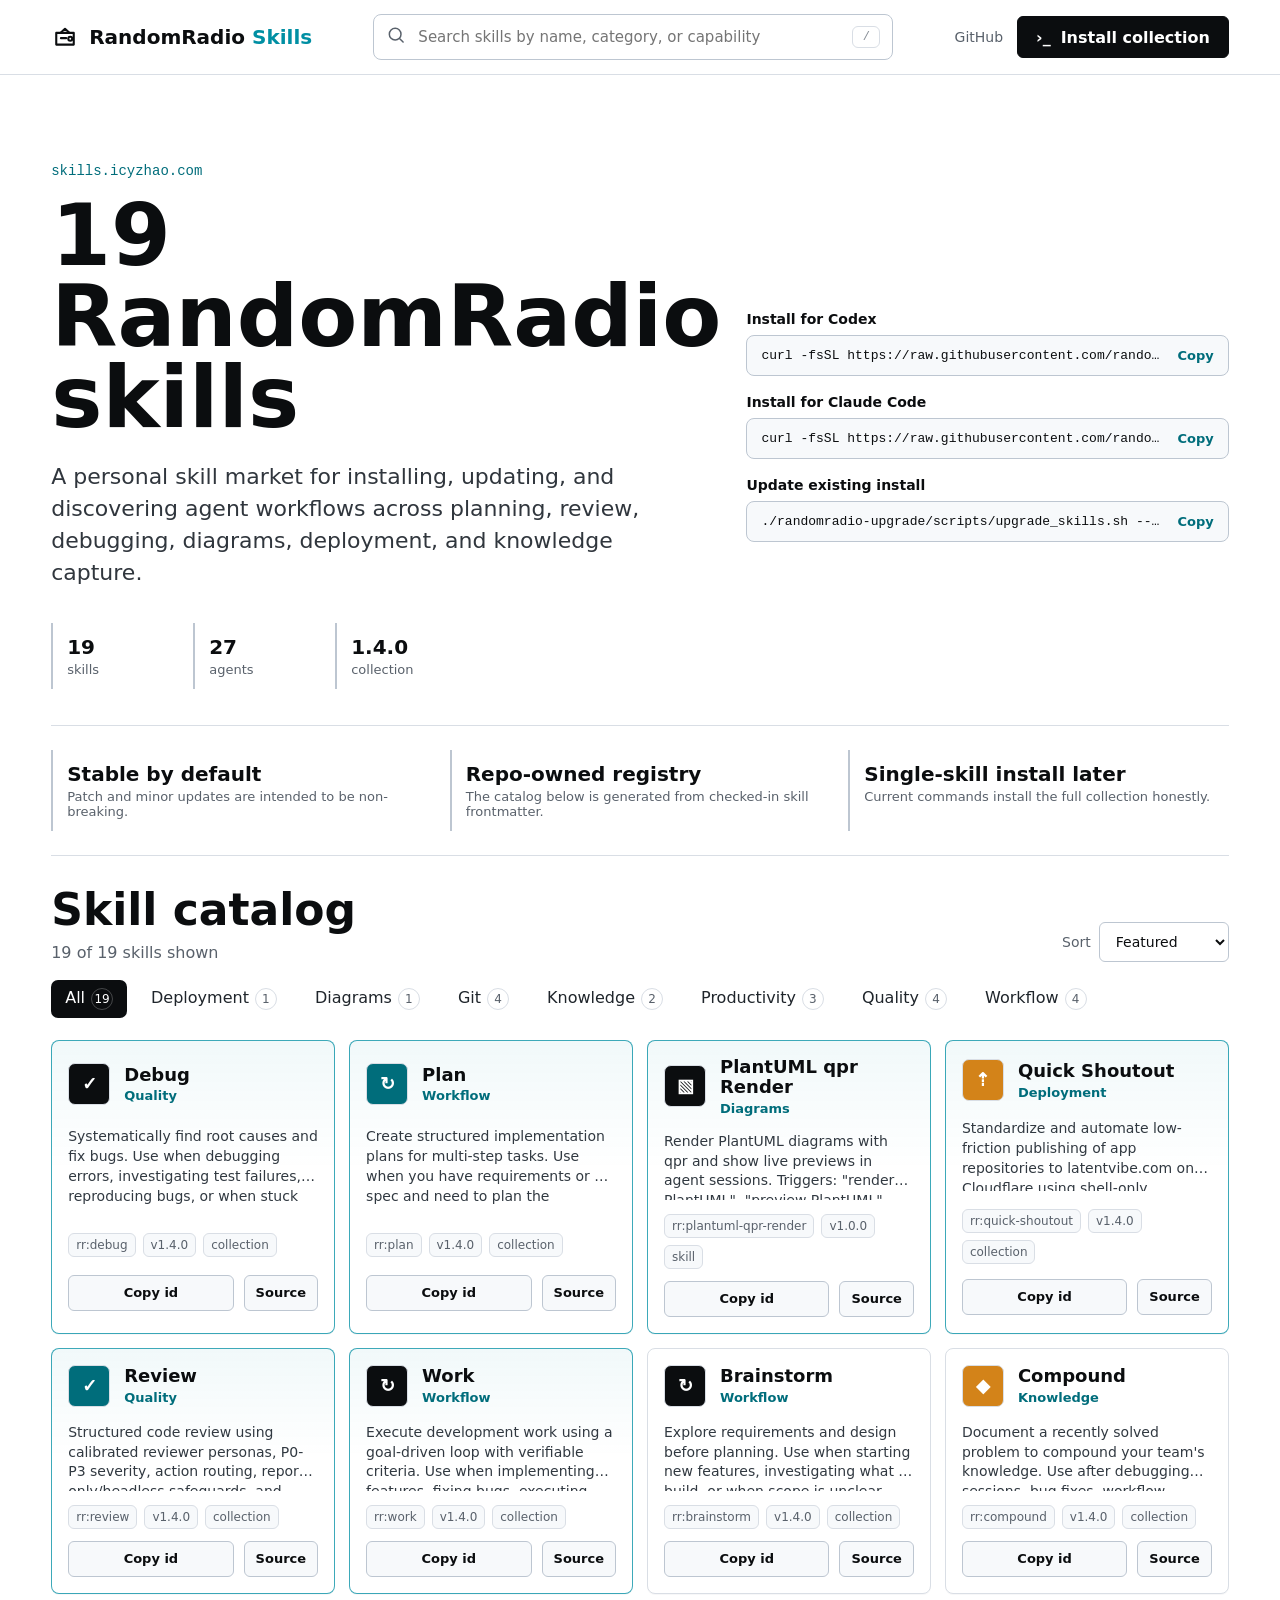
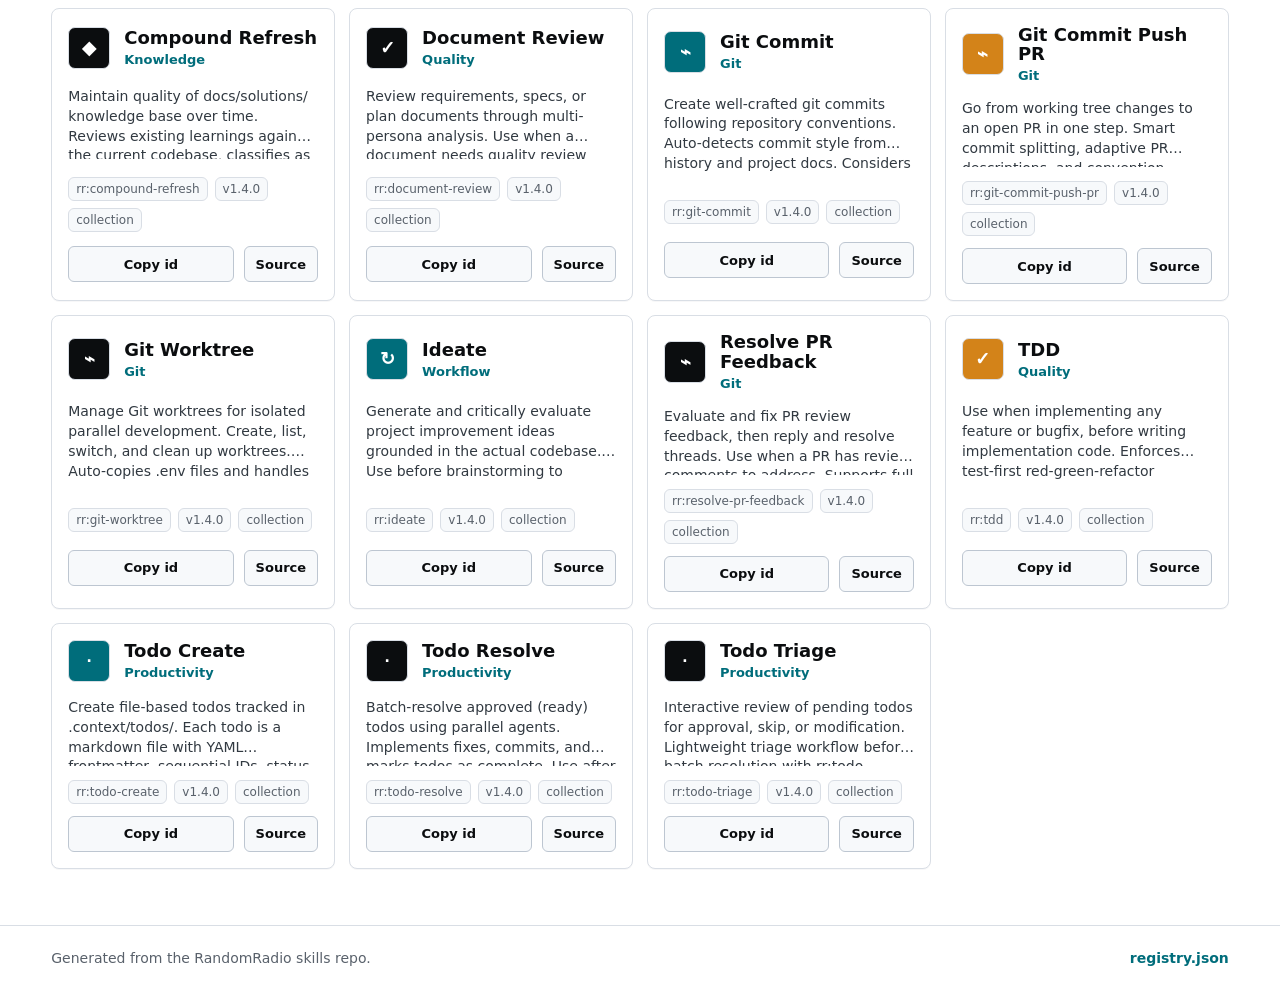
==== site/index.html @ 966e9b91 "feat: add skills market page Add a static skills.icyzhao.com catalog backed by a generated registry," ====
<!doctype html>
<html lang="en">
  <head>
    <meta charset="utf-8" />
    <meta name="viewport" content="width=device-width, initial-scale=1" />
    <title>RandomRadio Skills Market</title>
    <meta
      name="description"
      content="A searchable market page for the RandomRadio agent skills collection."
    />
    <link rel="icon" href="./favicon.svg" type="image/svg+xml" />
    <link rel="stylesheet" href="./styles.css" />
  </head>
  <body>
    <header class="topbar">
      <a class="brand" href="/" aria-label="RandomRadio Skills home">
        <span class="brand-mark" aria-hidden="true">
          <svg viewBox="0 0 24 24" role="img">
            <path d="M4.5 8.5h15v10h-15z" />
            <path d="M8 8.5 12 5l4 3.5" />
            <path d="M8.5 13h4.5" />
            <circle cx="16.5" cy="13.5" r="1.7" />
          </svg>
        </span>
        <span>RandomRadio <strong>Skills</strong></span>
      </a>

      <label class="search-shell" for="skill-search">
        <span aria-hidden="true">
          <svg viewBox="0 0 24 24">
            <circle cx="11" cy="11" r="7" />
            <path d="m16.5 16.5 4 4" />
          </svg>
        </span>
        <input
          id="skill-search"
          type="search"
          placeholder="Search skills by name, category, or capability"
          autocomplete="off"
        />
        <kbd>/</kbd>
      </label>

      <nav class="top-actions" aria-label="Primary">
        <a class="ghost-link" href="https://github.com/randomradio/skills">GitHub</a>
        <button
          class="button button-dark"
          type="button"
          data-copy="installAll"
          aria-label="Copy full collection install command"
        >
          <span aria-hidden="true">›_</span>
          <span data-copy-label>Install collection</span>
        </button>
      </nav>
    </header>

    <main>
      <section class="hero" aria-labelledby="hero-title">
        <div class="hero-copy">
          <p class="domain">skills.icyzhao.com</p>
          <h1 id="hero-title"><span id="skill-count">19</span> RandomRadio skills</h1>
          <p class="lede">
            A personal skill market for installing, updating, and discovering agent workflows
            across planning, review, debugging, diagrams, deployment, and knowledge capture.
          </p>
          <div class="hero-stats" aria-label="Collection stats">
            <div>
              <strong id="stat-skills">19</strong>
              <span>skills</span>
            </div>
            <div>
              <strong id="stat-agents">27</strong>
              <span>agents</span>
            </div>
            <div>
              <strong id="stat-version">1.4.0</strong>
              <span>collection</span>
            </div>
          </div>
        </div>

        <aside class="command-panel" aria-label="Install commands">
          <div class="command-group">
            <div class="command-label">Install for Codex</div>
            <button
              class="command"
              type="button"
              data-copy="installCodex"
              aria-label="Copy Codex install command"
            >
              <code id="cmd-install-codex">Loading...</code>
              <span data-copy-label>Copy</span>
            </button>
          </div>
          <div class="command-group">
            <div class="command-label">Install for Claude Code</div>
            <button
              class="command"
              type="button"
              data-copy="installClaude"
              aria-label="Copy Claude Code install command"
            >
              <code id="cmd-install-claude">Loading...</code>
              <span data-copy-label>Copy</span>
            </button>
          </div>
          <div class="command-group">
            <div class="command-label">Update existing install</div>
            <button
              class="command"
              type="button"
              data-copy="update"
              aria-label="Copy update command"
            >
              <code id="cmd-update">Loading...</code>
              <span data-copy-label>Copy</span>
            </button>
          </div>
        </aside>
      </section>

      <section class="release-rail" aria-label="Update policy">
        <div>
          <strong>Stable by default</strong>
          <span>Patch and minor updates are intended to be non-breaking.</span>
        </div>
        <div>
          <strong>Repo-owned registry</strong>
          <span>The catalog below is generated from checked-in skill frontmatter.</span>
        </div>
        <div>
          <strong>Single-skill install later</strong>
          <span>Current commands install the full collection honestly.</span>
        </div>
      </section>

      <section class="catalog" aria-labelledby="catalog-title">
        <div class="catalog-heading">
          <div>
            <h2 id="catalog-title">Skill catalog</h2>
            <p id="catalog-summary">Loading current skills...</p>
          </div>
          <label class="sort-control">
            <span>Sort</span>
            <select id="sort-select">
              <option value="featured">Featured</option>
              <option value="name">Name</option>
              <option value="category">Category</option>
            </select>
          </label>
        </div>

        <div class="filters" id="filters" aria-label="Skill categories"></div>
        <div class="grid" id="skill-grid"></div>
        <p class="empty-state" id="empty-state" hidden>
          No skills match that search. Clear the filter and try a capability like
          <button type="button" data-search="review">review</button> or
          <button type="button" data-search="diagram">diagram</button>.
        </p>
      </section>
    </main>

    <footer class="footer">
      <span>Generated from the RandomRadio skills repo.</span>
      <a href="./registry.json">registry.json</a>
    </footer>

    <template id="skill-card-template">
      <article class="skill-card">
        <div class="card-head">
          <div class="skill-icon" aria-hidden="true"></div>
          <div>
            <h3></h3>
            <p class="skill-category"></p>
          </div>
        </div>
        <p class="skill-description"></p>
        <div class="meta-line"></div>
        <div class="card-actions">
          <button class="copy-id" type="button">Copy id</button>
          <a class="source-link">Source</a>
        </div>
      </article>
    </template>

    <script src="./app.js" type="module"></script>
  </body>
</html>
---- site/styles.css ----
:root {
  color-scheme: light;
  --bg: #ffffff;
  --ink: #0b0d0f;
  --muted: #59616b;
  --quiet: #858c95;
  --line: #d9dee5;
  --line-strong: #bdc6d1;
  --surface: #f7f9fb;
  --surface-strong: #eef3f6;
  --teal: #008fa3;
  --teal-dark: #006d7b;
  --amber: #d38319;
  --sage: #5f7f71;
  --shadow: 0 16px 44px rgba(15, 23, 42, 0.08);
  --mono: "SFMono-Regular", "SF Mono", Consolas, "Liberation Mono", monospace;
  --sans: ui-sans-serif, system-ui, -apple-system, BlinkMacSystemFont, "Segoe UI", sans-serif;
}

* {
  box-sizing: border-box;
}

html {
  scroll-behavior: smooth;
}

body {
  margin: 0;
  background: var(--bg);
  color: var(--ink);
  font-family: var(--sans);
  letter-spacing: 0;
}

a {
  color: inherit;
}

button,
input,
select {
  font: inherit;
}

button {
  cursor: pointer;
}

button:focus-visible,
a:focus-visible,
input:focus-visible,
select:focus-visible {
  outline: 3px solid rgba(0, 143, 163, 0.25);
  outline-offset: 2px;
}

.topbar {
  position: sticky;
  top: 0;
  z-index: 10;
  display: grid;
  grid-template-columns: auto minmax(260px, 520px) auto;
  gap: 24px;
  align-items: center;
  min-height: 72px;
  padding: 14px clamp(20px, 4vw, 56px);
  border-bottom: 1px solid var(--line);
  background: rgba(255, 255, 255, 0.92);
  backdrop-filter: blur(16px);
}

.brand {
  display: inline-flex;
  align-items: center;
  gap: 10px;
  text-decoration: none;
  font-size: 20px;
  font-weight: 760;
  white-space: nowrap;
}

.brand strong {
  color: var(--teal);
}

.brand-mark {
  display: grid;
  width: 28px;
  height: 28px;
  place-items: center;
}

.brand-mark svg,
.search-shell svg {
  width: 100%;
  height: 100%;
  fill: none;
  stroke: currentColor;
  stroke-linecap: round;
  stroke-linejoin: round;
  stroke-width: 1.8;
}

.search-shell {
  display: grid;
  grid-template-columns: 20px 1fr auto;
  gap: 10px;
  align-items: center;
  min-width: 0;
  padding: 10px 12px;
  border: 1px solid var(--line-strong);
  border-radius: 8px;
  background: var(--bg);
  color: var(--muted);
}

.search-shell input {
  width: 100%;
  border: 0;
  outline: 0;
  background: transparent;
  color: var(--ink);
  font-size: 15px;
}

.search-shell kbd {
  min-width: 28px;
  padding: 3px 8px;
  border: 1px solid var(--line);
  border-radius: 6px;
  color: var(--quiet);
  font-family: var(--mono);
  font-size: 12px;
  text-align: center;
}

.top-actions {
  display: inline-flex;
  align-items: center;
  justify-content: flex-end;
  gap: 14px;
}

.ghost-link {
  color: var(--muted);
  font-size: 14px;
  text-decoration: none;
}

.ghost-link:hover {
  color: var(--ink);
}

.button {
  display: inline-flex;
  align-items: center;
  gap: 10px;
  min-height: 42px;
  padding: 0 18px;
  border: 1px solid var(--ink);
  border-radius: 6px;
  background: var(--bg);
  color: var(--ink);
  font-weight: 720;
}

.button-dark {
  background: var(--ink);
  color: #ffffff;
}

main {
  max-width: 1480px;
  margin: 0 auto;
  padding: 0 clamp(20px, 4vw, 56px) 56px;
}

.hero {
  display: grid;
  grid-template-columns: minmax(0, 1fr) minmax(340px, 0.78fr);
  gap: clamp(32px, 6vw, 88px);
  align-items: center;
  padding: clamp(44px, 7vw, 88px) 0 36px;
  border-bottom: 1px solid var(--line);
}

.domain {
  margin: 0 0 16px;
  color: var(--teal-dark);
  font-family: var(--mono);
  font-size: 14px;
}

h1 {
  max-width: 760px;
  margin: 0;
  font-size: clamp(48px, 7vw, 86px);
  line-height: 0.94;
  letter-spacing: 0;
}

.lede {
  max-width: 660px;
  margin: 24px 0 0;
  color: #30363d;
  font-size: clamp(18px, 2vw, 22px);
  line-height: 1.45;
}

.hero-stats {
  display: flex;
  flex-wrap: wrap;
  gap: 12px;
  margin-top: 34px;
}

.hero-stats div,
.release-rail div {
  min-width: 130px;
  padding: 12px 14px;
  border-left: 2px solid var(--line-strong);
}

.hero-stats strong,
.release-rail strong {
  display: block;
  font-size: 20px;
}

.hero-stats span,
.release-rail span {
  display: block;
  margin-top: 3px;
  color: var(--muted);
  font-size: 13px;
}

.command-panel {
  display: grid;
  gap: 18px;
}

.command-label {
  margin-bottom: 8px;
  font-size: 14px;
  font-weight: 760;
}

.command {
  display: grid;
  grid-template-columns: minmax(0, 1fr) auto;
  gap: 12px;
  width: 100%;
  padding: 12px 14px;
  border: 1px solid var(--line-strong);
  border-radius: 8px;
  background: var(--surface);
  color: var(--ink);
  text-align: left;
}

.command code {
  overflow: hidden;
  font-family: var(--mono);
  font-size: 13px;
  text-overflow: ellipsis;
  white-space: nowrap;
}

.command span {
  color: var(--teal-dark);
  font-size: 13px;
  font-weight: 720;
}

.release-rail {
  display: grid;
  grid-template-columns: repeat(3, minmax(0, 1fr));
  gap: 18px;
  padding: 24px 0;
  border-bottom: 1px solid var(--line);
}

.catalog {
  padding-top: 28px;
}

.catalog-heading {
  display: flex;
  gap: 18px;
  align-items: end;
  justify-content: space-between;
  margin-bottom: 18px;
}

h2 {
  margin: 0;
  font-size: clamp(28px, 4vw, 44px);
}

.catalog-heading p {
  margin: 8px 0 0;
  color: var(--muted);
}

.sort-control {
  display: inline-flex;
  gap: 8px;
  align-items: center;
  color: var(--muted);
  font-size: 14px;
}

.sort-control select {
  min-height: 40px;
  padding: 0 32px 0 12px;
  border: 1px solid var(--line-strong);
  border-radius: 6px;
  background: var(--bg);
  color: var(--ink);
}

.filters {
  display: flex;
  flex-wrap: wrap;
  gap: 10px;
  margin-bottom: 22px;
}

.filter-button {
  min-height: 38px;
  padding: 0 13px;
  border: 1px solid transparent;
  border-radius: 7px;
  background: transparent;
  color: #1f252b;
}

.filter-button span {
  display: inline-grid;
  min-width: 22px;
  height: 22px;
  margin-left: 6px;
  place-items: center;
  border: 1px solid var(--line);
  border-radius: 999px;
  color: var(--muted);
  font-size: 12px;
}

.filter-button.is-active {
  background: var(--ink);
  color: #ffffff;
}

.filter-button.is-active span {
  border-color: rgba(255, 255, 255, 0.24);
  color: #ffffff;
}

.grid {
  display: grid;
  grid-template-columns: repeat(4, minmax(0, 1fr));
  gap: 14px;
}

.skill-card {
  display: grid;
  min-height: 242px;
  padding: 16px;
  border: 1px solid var(--line);
  border-radius: 8px;
  background: var(--bg);
  box-shadow: 0 1px 0 rgba(15, 23, 42, 0.03);
  transition: border-color 160ms ease, box-shadow 160ms ease, transform 160ms ease;
}

.skill-card:hover {
  border-color: var(--line-strong);
  box-shadow: var(--shadow);
  transform: translateY(-2px);
}

.skill-card.is-featured {
  border-color: rgba(0, 143, 163, 0.76);
  background:
    linear-gradient(180deg, rgba(0, 143, 163, 0.055), transparent 44%),
    var(--bg);
}

.card-head {
  display: grid;
  grid-template-columns: 44px minmax(0, 1fr);
  gap: 12px;
  align-items: center;
}

.skill-icon {
  display: grid;
  width: 42px;
  height: 42px;
  place-items: center;
  border: 1px solid var(--line);
  border-radius: 7px;
  background: var(--ink);
  color: #ffffff;
  font-family: var(--mono);
  font-size: 18px;
  font-weight: 760;
}

.skill-card:nth-child(3n + 2) .skill-icon {
  background: var(--teal-dark);
}

.skill-card:nth-child(4n) .skill-icon {
  background: var(--amber);
}

.skill-card h3 {
  margin: 0;
  overflow-wrap: anywhere;
  font-size: 18px;
  line-height: 1.1;
}

.skill-category {
  margin: 4px 0 0;
  color: var(--teal-dark);
  font-size: 13px;
  font-weight: 720;
}

.skill-description {
  display: -webkit-box;
  min-height: 68px;
  margin: 16px 0 14px;
  overflow: hidden;
  color: #313941;
  font-size: 14px;
  line-height: 1.42;
  -webkit-box-orient: vertical;
  -webkit-line-clamp: 3;
}

.meta-line {
  display: flex;
  flex-wrap: wrap;
  gap: 7px;
  align-self: end;
  margin-bottom: 12px;
  color: var(--muted);
  font-size: 12px;
}

.meta-line span {
  padding: 4px 7px;
  border: 1px solid var(--line);
  border-radius: 6px;
  background: var(--surface);
}

.card-actions {
  display: grid;
  grid-template-columns: 1fr auto;
  gap: 10px;
  align-items: center;
}

.copy-id,
.source-link {
  min-height: 36px;
  padding: 0 11px;
  border: 1px solid var(--line-strong);
  border-radius: 6px;
  background: var(--surface);
  color: var(--ink);
  font-size: 13px;
  font-weight: 680;
  text-decoration: none;
}

.source-link {
  display: inline-flex;
  align-items: center;
}

.empty-state {
  max-width: 520px;
  padding: 24px;
  border: 1px dashed var(--line-strong);
  border-radius: 8px;
  color: var(--muted);
}

.empty-state button {
  border: 0;
  background: transparent;
  color: var(--teal-dark);
  font-weight: 720;
}

.footer {
  display: flex;
  justify-content: space-between;
  gap: 16px;
  max-width: 1480px;
  margin: 0 auto;
  padding: 24px clamp(20px, 4vw, 56px) 42px;
  border-top: 1px solid var(--line);
  color: var(--muted);
  font-size: 14px;
}

.footer a {
  color: var(--teal-dark);
  font-weight: 720;
  text-decoration: none;
}

@media (max-width: 1120px) {
  .topbar {
    grid-template-columns: 1fr;
  }

  .top-actions {
    justify-content: start;
  }

  .hero {
    grid-template-columns: 1fr;
  }

  .grid {
    grid-template-columns: repeat(3, minmax(0, 1fr));
  }
}

@media (max-width: 820px) {
  .release-rail,
  .grid {
    grid-template-columns: repeat(2, minmax(0, 1fr));
  }

  .catalog-heading {
    align-items: start;
    flex-direction: column;
  }
}

@media (max-width: 620px) {
  .topbar {
    padding: 12px 16px;
  }

  main {
    padding-inline: 16px;
  }

  .hero {
    padding-top: 34px;
  }

  h1 {
    font-size: 44px;
  }

  .release-rail,
  .grid {
    grid-template-columns: 1fr;
  }

  .footer {
    flex-direction: column;
    padding-inline: 16px;
  }
}
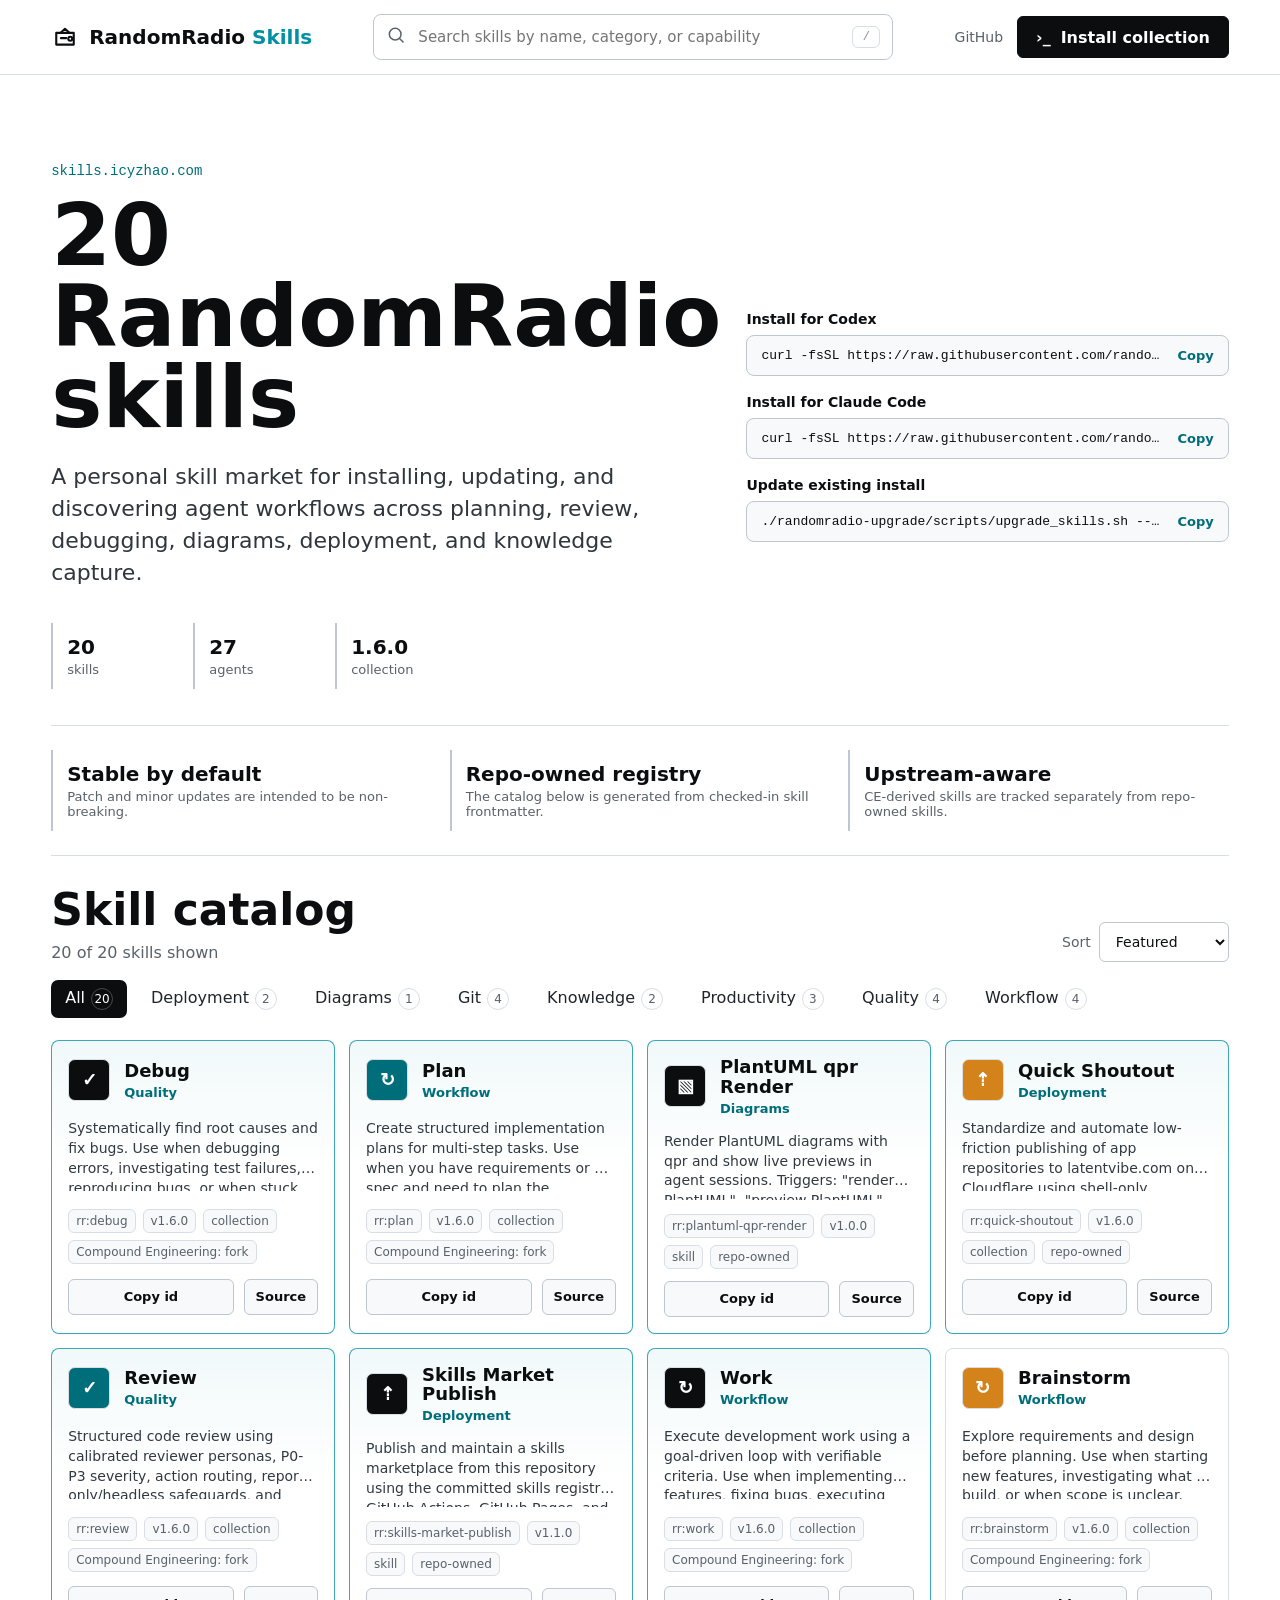
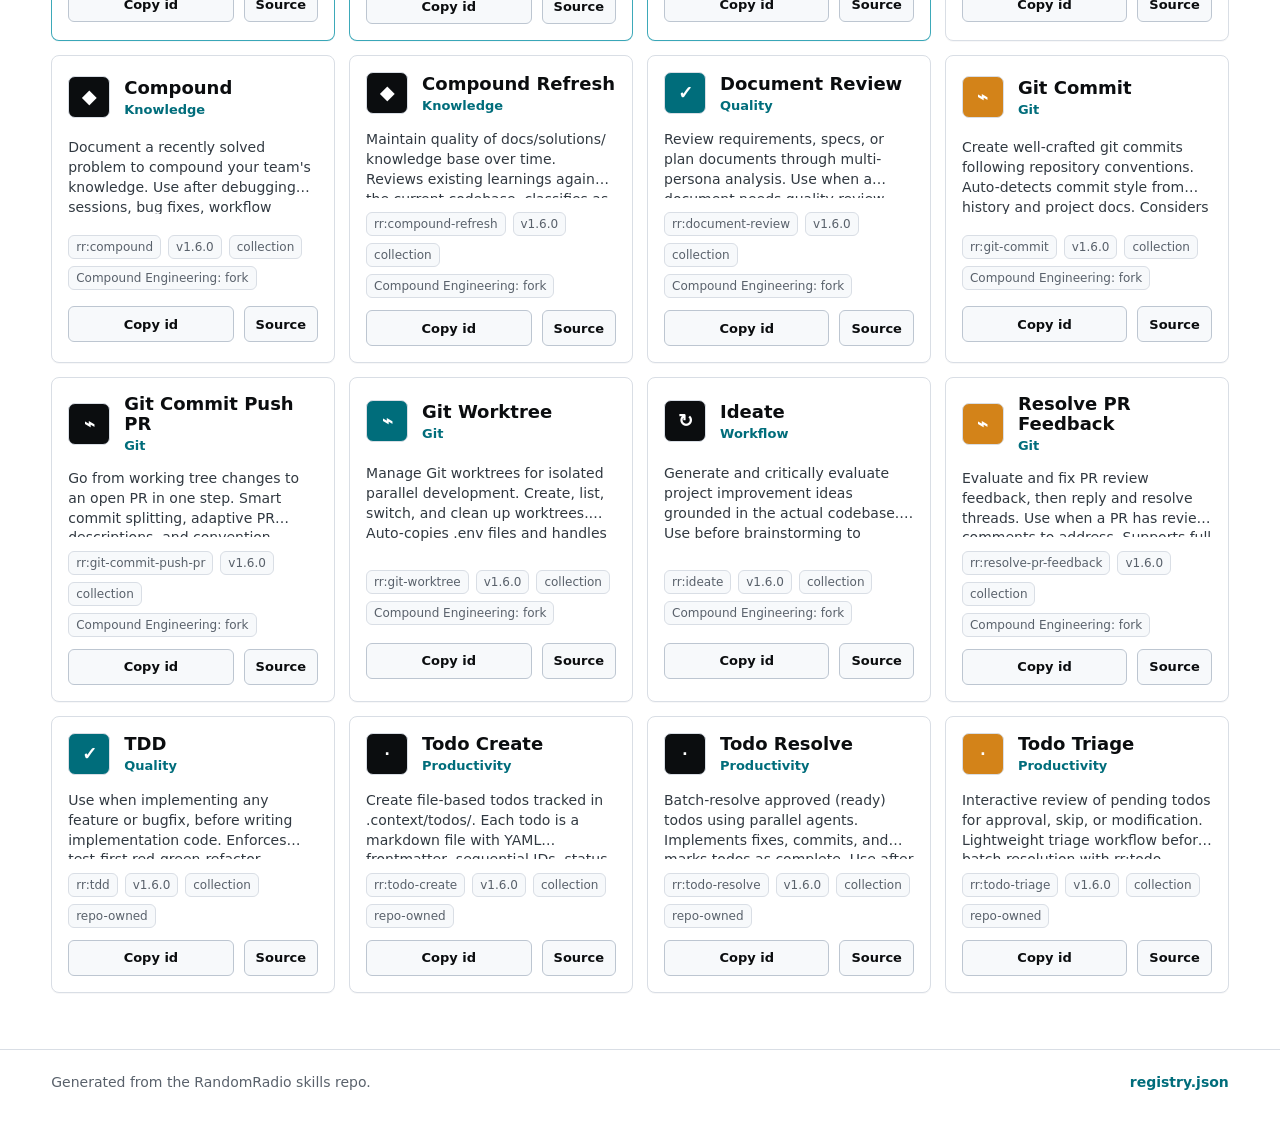
==== commit 7d1db5c2: "feat: track upstream skill lineage" ====
--- a/site/index.html
+++ b/site/index.html
@@ -130,8 +130,8 @@
           <span>The catalog below is generated from checked-in skill frontmatter.</span>
         </div>
         <div>
-          <strong>Single-skill install later</strong>
-          <span>Current commands install the full collection honestly.</span>
+          <strong>Upstream-aware</strong>
+          <span>CE-derived skills are tracked separately from repo-owned skills.</span>
         </div>
       </section>
 
